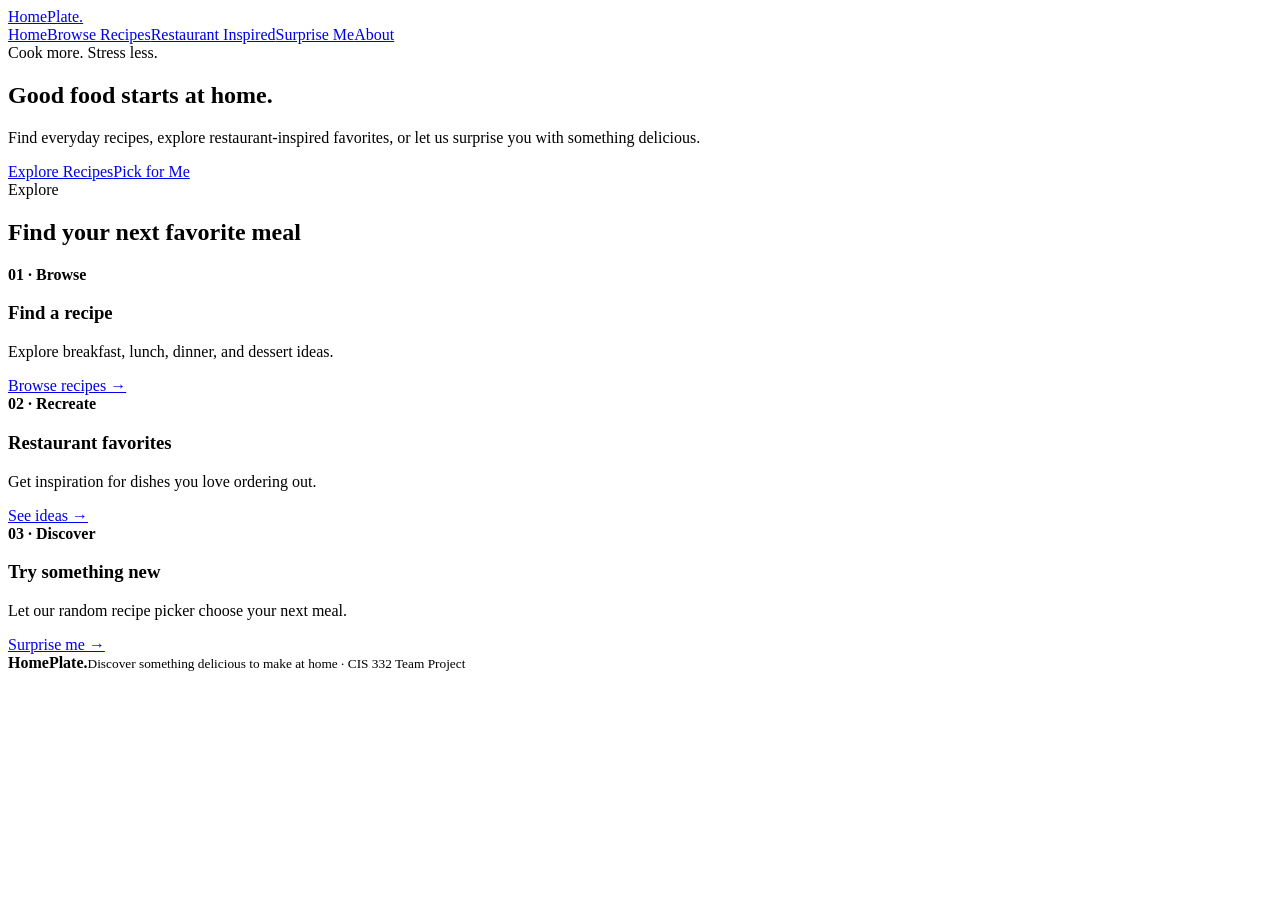
==== index.html @ 38f12899 "Add files via upload" ====
<!DOCTYPE html><html lang="en"><head><meta charset="UTF-8"><meta name="viewport" content="width=device-width, initial-scale=1"><meta name="description" content="HomePlate helps you discover easy homemade recipes and restaurant-inspired dishes."><title>Home | HomePlate</title><link rel="stylesheet" href="css/style.css"></head><body><header class="site-header"><div class="container nav"><a class="logo" href="index.html">Home<span>Plate.</span></a><nav class="nav-links" aria-label="Main navigation"><a href="index.html">Home</a><a href="pages/recipes.html">Browse Recipes</a><a href="pages/restaurant.html">Restaurant Inspired</a><a href="pages/random.html">Surprise Me</a><a href="pages/about.html">About</a></nav></div></header><main><section class="hero"><div class="container hero-inner"><span class="eyebrow">Cook more. Stress less.</span><h1>Good food starts at home.</h1><p>Find everyday recipes, explore restaurant-inspired favorites, or let us surprise you with something delicious.</p><div class="actions"><a class="button" href="pages/recipes.html">Explore Recipes</a><a class="button secondary" href="pages/random.html">Pick for Me</a></div></div></section><section class="section"><div class="container"><div class="section-heading"><span class="eyebrow">Explore</span><h2>Find your next favorite meal</h2></div><div class="steps"><div class="step"><strong>01 · Browse</strong><h3>Find a recipe</h3><p>Explore breakfast, lunch, dinner, and dessert ideas.</p><a class="text-link" href="pages/recipes.html">Browse recipes →</a></div><div class="step"><strong>02 · Recreate</strong><h3>Restaurant favorites</h3><p>Get inspiration for dishes you love ordering out.</p><a class="text-link" href="pages/restaurant.html">See ideas →</a></div><div class="step"><strong>03 · Discover</strong><h3>Try something new</h3><p>Let our random recipe picker choose your next meal.</p><a class="text-link" href="pages/random.html">Surprise me →</a></div></div></div></section></main><footer class="footer"><div class="container footer-inner"><strong>HomePlate.</strong><small>Discover something delicious to make at home · CIS 332 Team Project</small></div></footer><script src="js/recipes.js"></script><script src="js/main.js"></script></body></html>
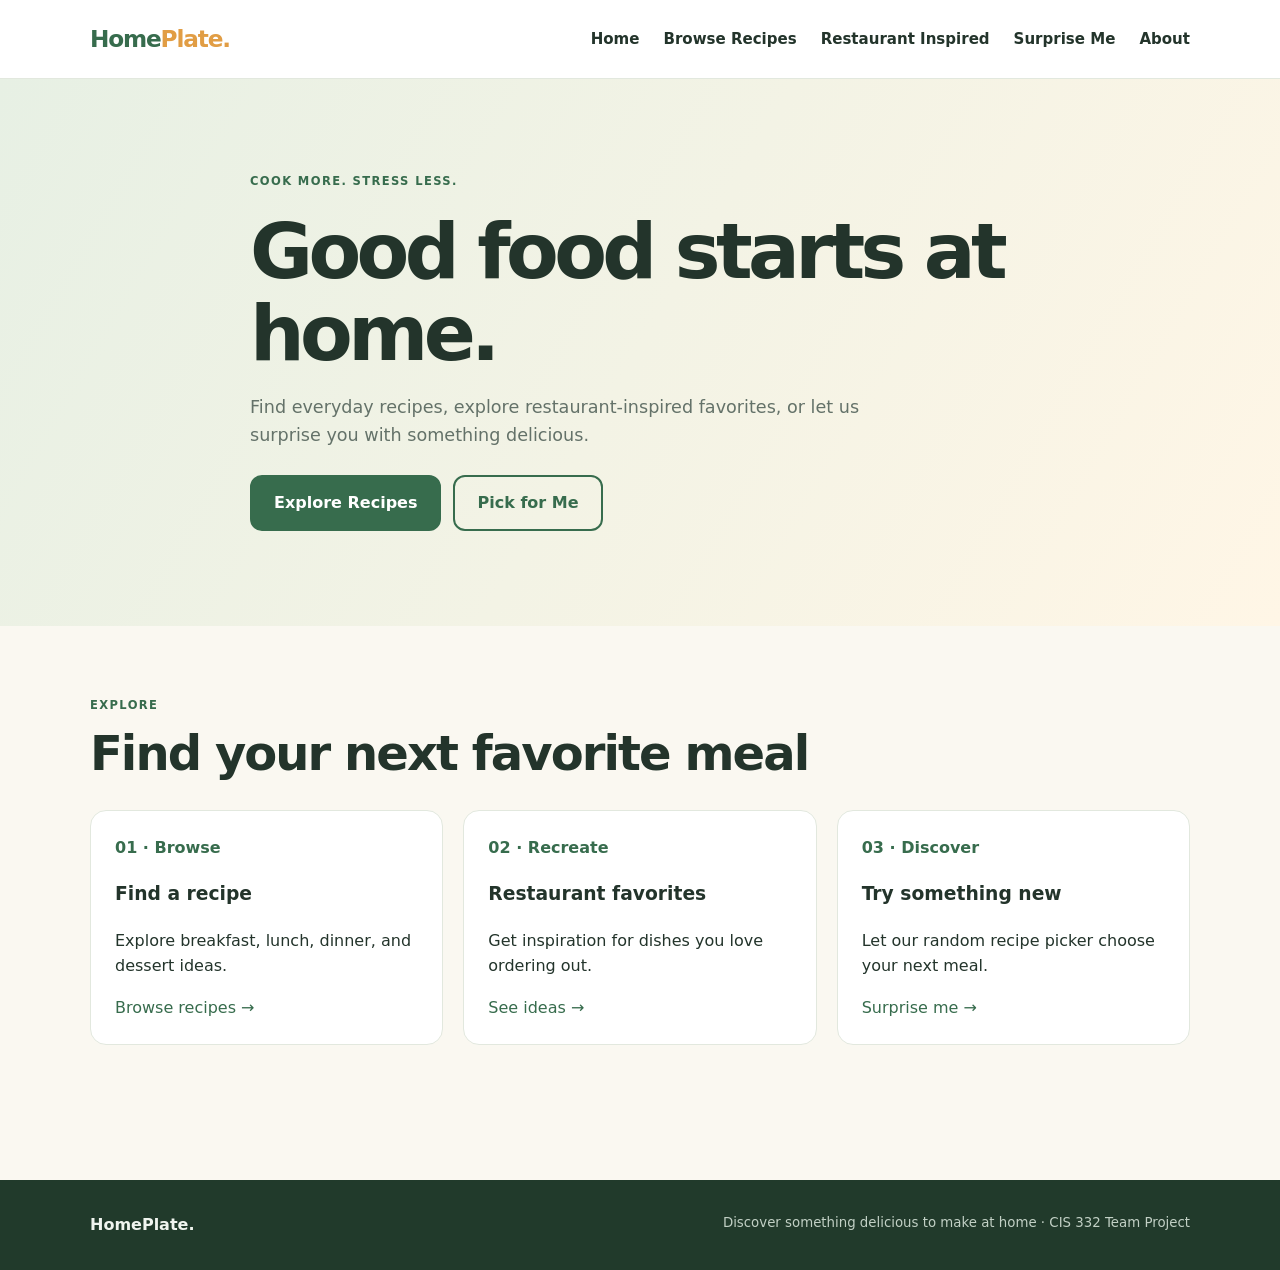
==== commit d5955c9b: "Update index.html" ====
--- a/index.html
+++ b/index.html
@@ -1 +1,152 @@
-<!DOCTYPE html><html lang="en"><head><meta charset="UTF-8"><meta name="viewport" content="width=device-width, initial-scale=1"><meta name="description" content="HomePlate helps you discover easy homemade recipes and restaurant-inspired dishes."><title>Home | HomePlate</title><link rel="stylesheet" href="css/style.css"></head><body><header class="site-header"><div class="container nav"><a class="logo" href="index.html">Home<span>Plate.</span></a><nav class="nav-links" aria-label="Main navigation"><a href="index.html">Home</a><a href="pages/recipes.html">Browse Recipes</a><a href="pages/restaurant.html">Restaurant Inspired</a><a href="pages/random.html">Surprise Me</a><a href="pages/about.html">About</a></nav></div></header><main><section class="hero"><div class="container hero-inner"><span class="eyebrow">Cook more. Stress less.</span><h1>Good food starts at home.</h1><p>Find everyday recipes, explore restaurant-inspired favorites, or let us surprise you with something delicious.</p><div class="actions"><a class="button" href="pages/recipes.html">Explore Recipes</a><a class="button secondary" href="pages/random.html">Pick for Me</a></div></div></section><section class="section"><div class="container"><div class="section-heading"><span class="eyebrow">Explore</span><h2>Find your next favorite meal</h2></div><div class="steps"><div class="step"><strong>01 · Browse</strong><h3>Find a recipe</h3><p>Explore breakfast, lunch, dinner, and dessert ideas.</p><a class="text-link" href="pages/recipes.html">Browse recipes →</a></div><div class="step"><strong>02 · Recreate</strong><h3>Restaurant favorites</h3><p>Get inspiration for dishes you love ordering out.</p><a class="text-link" href="pages/restaurant.html">See ideas →</a></div><div class="step"><strong>03 · Discover</strong><h3>Try something new</h3><p>Let our random recipe picker choose your next meal.</p><a class="text-link" href="pages/random.html">Surprise me →</a></div></div></div></section></main><footer class="footer"><div class="container footer-inner"><strong>HomePlate.</strong><small>Discover something delicious to make at home · CIS 332 Team Project</small></div></footer><script src="js/recipes.js"></script><script src="js/main.js"></script></body></html>+
+<!DOCTYPE html>
+<html lang="en">
+
+<head>
+    <meta charset="UTF-8">
+    <meta name="viewport" content="width=device-width, initial-scale=1">
+    <meta name="description" content="HomePlate helps you discover easy homemade recipes and restaurant-inspired dishes.">
+
+    <title>Home | HomePlate</title>
+
+    <link rel="stylesheet" href="css/style.css">
+</head>
+
+<body>
+
+    <!-- Header and Navigation -->
+    <header class="site-header">
+        <div class="container nav">
+
+            <a class="logo" href="index.html">
+                Home<span>Plate.</span>
+            </a>
+
+            <nav class="nav-links" aria-label="Main navigation">
+                <a href="index.html">Home</a>
+                <a href="pages/recipes.html">Browse Recipes</a>
+                <a href="pages/restaurant.html">Restaurant Inspired</a>
+                <a href="pages/random.html">Surprise Me</a>
+                <a href="pages/about.html">About</a>
+            </nav>
+
+        </div>
+    </header>
+
+    <!-- Main Content -->
+    <main>
+
+        <!-- Hero Section -->
+        <section class="hero">
+            <div class="container hero-inner">
+
+                <span class="eyebrow">
+                    Cook more. Stress less.
+                </span>
+
+                <h1>Good food starts at home.</h1>
+
+                <p>
+                    Find everyday recipes, explore restaurant-inspired
+                    favorites, or let us surprise you with something delicious.
+                </p>
+
+                <div class="actions">
+                    <a class="button" href="pages/recipes.html">
+                        Explore Recipes
+                    </a>
+
+                    <a class="button secondary" href="pages/random.html">
+                        Pick for Me
+                    </a>
+                </div>
+
+            </div>
+        </section>
+
+        <!-- Explore Section -->
+        <section class="section">
+            <div class="container">
+
+                <div class="section-heading">
+                    <span class="eyebrow">Explore</span>
+                    <h2>Find your next favorite meal</h2>
+                </div>
+
+                <!-- Three Step Layout -->
+                <div class="steps">
+
+                    <!-- Step 1: Browse -->
+                    <div class="step">
+                        <strong>01 · Browse</strong>
+
+                        <h3>Find a recipe</h3>
+
+                        <p>
+                            Explore breakfast, lunch, dinner,
+                            and dessert ideas.
+                        </p>
+
+                        <a class="text-link" href="pages/recipes.html">
+                            Browse recipes →
+                        </a>
+                    </div>
+
+                    <!-- Step 2: Restaurant Favorites -->
+                    <div class="step">
+                        <strong>02 · Recreate</strong>
+
+                        <h3>Restaurant favorites</h3>
+
+                        <p>
+                            Get inspiration for dishes you love
+                            ordering out.
+                        </p>
+
+                        <a class="text-link" href="pages/restaurant.html">
+                            See ideas →
+                        </a>
+                    </div>
+
+                    <!-- Step 3: Random Recipe -->
+                    <div class="step">
+                        <strong>03 · Discover</strong>
+
+                        <h3>Try something new</h3>
+
+                        <p>
+                            Let our random recipe picker choose
+                            your next meal.
+                        </p>
+
+                        <a class="text-link" href="pages/random.html">
+                            Surprise me →
+                        </a>
+                    </div>
+
+                </div>
+            </div>
+        </section>
+
+    </main>
+
+    <!-- Footer -->
+    <footer class="footer">
+        <div class="container footer-inner">
+
+            <strong>HomePlate.</strong>
+
+            <small>
+                Discover something delicious to make at home
+                · CIS 332 Team Project
+            </small>
+
+        </div>
+    </footer>
+
+    <!-- JavaScript Files -->
+    <script src="js/recipes.js"></script>
+    <script src="js/main.js"></script>
+
+</body>
+</html>
--- a/css/style.css
+++ b/css/style.css
@@ -0,0 +1,349 @@
+/* Shared styles for the entire site */
+
+:root {
+    --ink: #23342b;
+    --green: #376c4d;
+    --cream: #faf8f1;
+    --paper: #fff;
+    --muted: #647269;
+    --line: #e2e8de;
+    --gold: #e6ad61;
+}
+
+* {
+    box-sizing: border-box;
+}
+
+body {
+    margin: 0;
+    font-family: system-ui, -apple-system, Segoe UI, Arial, sans-serif;
+    background: var(--cream);
+    color: var(--ink);
+    line-height: 1.6;
+}
+
+a {
+    color: inherit;
+    text-decoration: none;
+}
+
+img {
+    display: block;
+    width: 100%;
+    object-fit: cover;
+}
+
+.container {
+    width: min(1100px, calc(100% - 40px));
+    margin: auto;
+}
+
+/* Header and Navigation */
+
+.site-header {
+    background: #fff;
+    border-bottom: 1px solid var(--line);
+}
+
+.nav {
+    display: flex;
+    justify-content: space-between;
+    align-items: center;
+    gap: 20px;
+    min-height: 78px;
+}
+
+.logo {
+    font-size: 1.45rem;
+    font-weight: 850;
+    letter-spacing: -.05em;
+    color: var(--green);
+}
+
+.logo span {
+    color: #e19d44;
+}
+
+.nav-links {
+    display: flex;
+    gap: 24px;
+    flex-wrap: wrap;
+    font-size: .94rem;
+    font-weight: 600;
+}
+
+.nav-links a:hover,
+.text-link {
+    color: var(--green);
+}
+
+/* Hero Section */
+
+.hero {
+    padding: 88px 0 95px;
+    background: linear-gradient(120deg, #e7f0e4, #fff6e6);
+}
+
+.hero-inner {
+    max-width: 780px;
+}
+
+.eyebrow {
+    text-transform: uppercase;
+    letter-spacing: .12em;
+    color: var(--green);
+    font-weight: 800;
+    font-size: .72rem;
+}
+
+.hero h1 {
+    font-size: clamp(2.5rem, 6vw, 4.8rem);
+    line-height: 1.07;
+    letter-spacing: -.06em;
+    margin: 18px 0;
+}
+
+.hero p,
+.intro {
+    font-size: 1.1rem;
+    color: var(--muted);
+    max-width: 650px;
+}
+
+/* Buttons */
+
+.actions {
+    display: flex;
+    gap: 12px;
+    flex-wrap: wrap;
+    margin-top: 26px;
+}
+
+.button {
+    display: inline-block;
+    background: var(--green);
+    color: #fff;
+    padding: 13px 22px;
+    border-radius: 12px;
+    border: 2px solid var(--green);
+    font: inherit;
+    font-weight: 750;
+    cursor: pointer;
+}
+
+.button:hover {
+    background: #27583b;
+}
+
+.button.secondary {
+    background: transparent;
+    color: var(--green);
+}
+
+/* Sections and Headings */
+
+.section {
+    padding: 65px 0;
+}
+
+.section h2,
+.page-title {
+    font-size: clamp(2rem, 4vw, 3rem);
+    letter-spacing: -.04em;
+    line-height: 1.15;
+    margin: 10px 0 16px;
+}
+
+.section-heading {
+    margin-bottom: 28px;
+}
+
+/* Recipe Grid */
+
+.recipe-grid {
+    display: grid;
+    grid-template-columns: repeat(3, minmax(0, 1fr));
+    gap: 24px;
+}
+
+.recipe-card {
+    overflow: hidden;
+    border-radius: 18px;
+    background: #fff;
+    box-shadow: 0 5px 24px #20352912;
+    border: 1px solid var(--line);
+}
+
+.recipe-card img {
+    height: 205px;
+}
+
+.recipe-body {
+    padding: 20px;
+}
+
+.recipe-body h3 {
+    margin: 8px 0;
+    font-size: 1.25rem;
+}
+
+.recipe-body p {
+    color: var(--muted);
+    font-size: .93rem;
+    min-height: 48px;
+}
+
+.pill {
+    display: inline-block;
+    background: #edf4ec;
+    color: var(--green);
+    padding: 4px 12px;
+    border-radius: 30px;
+    font-size: .8rem;
+    font-weight: 750;
+}
+
+/* Page Header */
+
+.page-head {
+    padding: 55px 0 24px;
+}
+
+/* Search and Filters */
+
+.filters {
+    display: flex;
+    gap: 12px;
+    flex-wrap: wrap;
+    margin: 25px 0 30px;
+}
+
+input,
+select {
+    border: 1px solid #cbd6ca;
+    background: white;
+    border-radius: 10px;
+    padding: 13px 15px;
+    font: inherit;
+    min-width: 200px;
+}
+
+input {
+    flex: 1;
+}
+
+/* Featured Recipe Section */
+
+.feature {
+    background: white;
+    border: 1px solid var(--line);
+    padding: 28px;
+    border-radius: 18px;
+    max-width: 700px;
+}
+
+.feature h3 {
+    font-size: 1.5rem;
+    margin-top: 4px;
+}
+
+.feature p {
+    color: var(--muted);
+}
+
+.feature select {
+    width: 100%;
+    max-width: 420px;
+}
+
+.feature-result {
+    background: #f1f7ef;
+    border-radius: 12px;
+    padding: 20px;
+    margin-top: 20px;
+}
+
+.random-card {
+    max-width: 360px;
+    margin-top: 25px;
+}
+
+/* How It Works Steps */
+
+.steps {
+    display: grid;
+    grid-template-columns: repeat(3, 1fr);
+    gap: 20px;
+}
+
+.step {
+    background: #fff;
+    border: 1px solid var(--line);
+    padding: 24px;
+    border-radius: 16px;
+}
+
+.step strong {
+    color: var(--green);
+}
+
+/* Footer */
+
+.footer {
+    margin-top: 70px;
+    background: #213a2b;
+    color: #f0f5ef;
+    padding: 32px 0;
+}
+
+.footer-inner {
+    display: flex;
+    justify-content: space-between;
+    gap: 18px;
+    flex-wrap: wrap;
+}
+
+.footer small {
+    color: #c2d0c5;
+}
+
+/* Tablet Responsive Design */
+
+@media (max-width: 760px) {
+    .nav {
+        align-items: flex-start;
+        flex-direction: column;
+        padding: 17px 0;
+    }
+
+    .nav-links {
+        gap: 13px;
+        font-size: .85rem;
+    }
+
+    .recipe-grid,
+    .steps {
+        grid-template-columns: 1fr 1fr;
+    }
+
+    .hero {
+        padding: 60px 0;
+    }
+}
+
+/* Mobile Responsive Design */
+
+@media (max-width: 520px) {
+    .recipe-grid,
+    .steps {
+        grid-template-columns: 1fr;
+    }
+
+    .filters > * {
+        width: 100%;
+    }
+
+    .section {
+        padding: 42px 0;
+    }
+}
